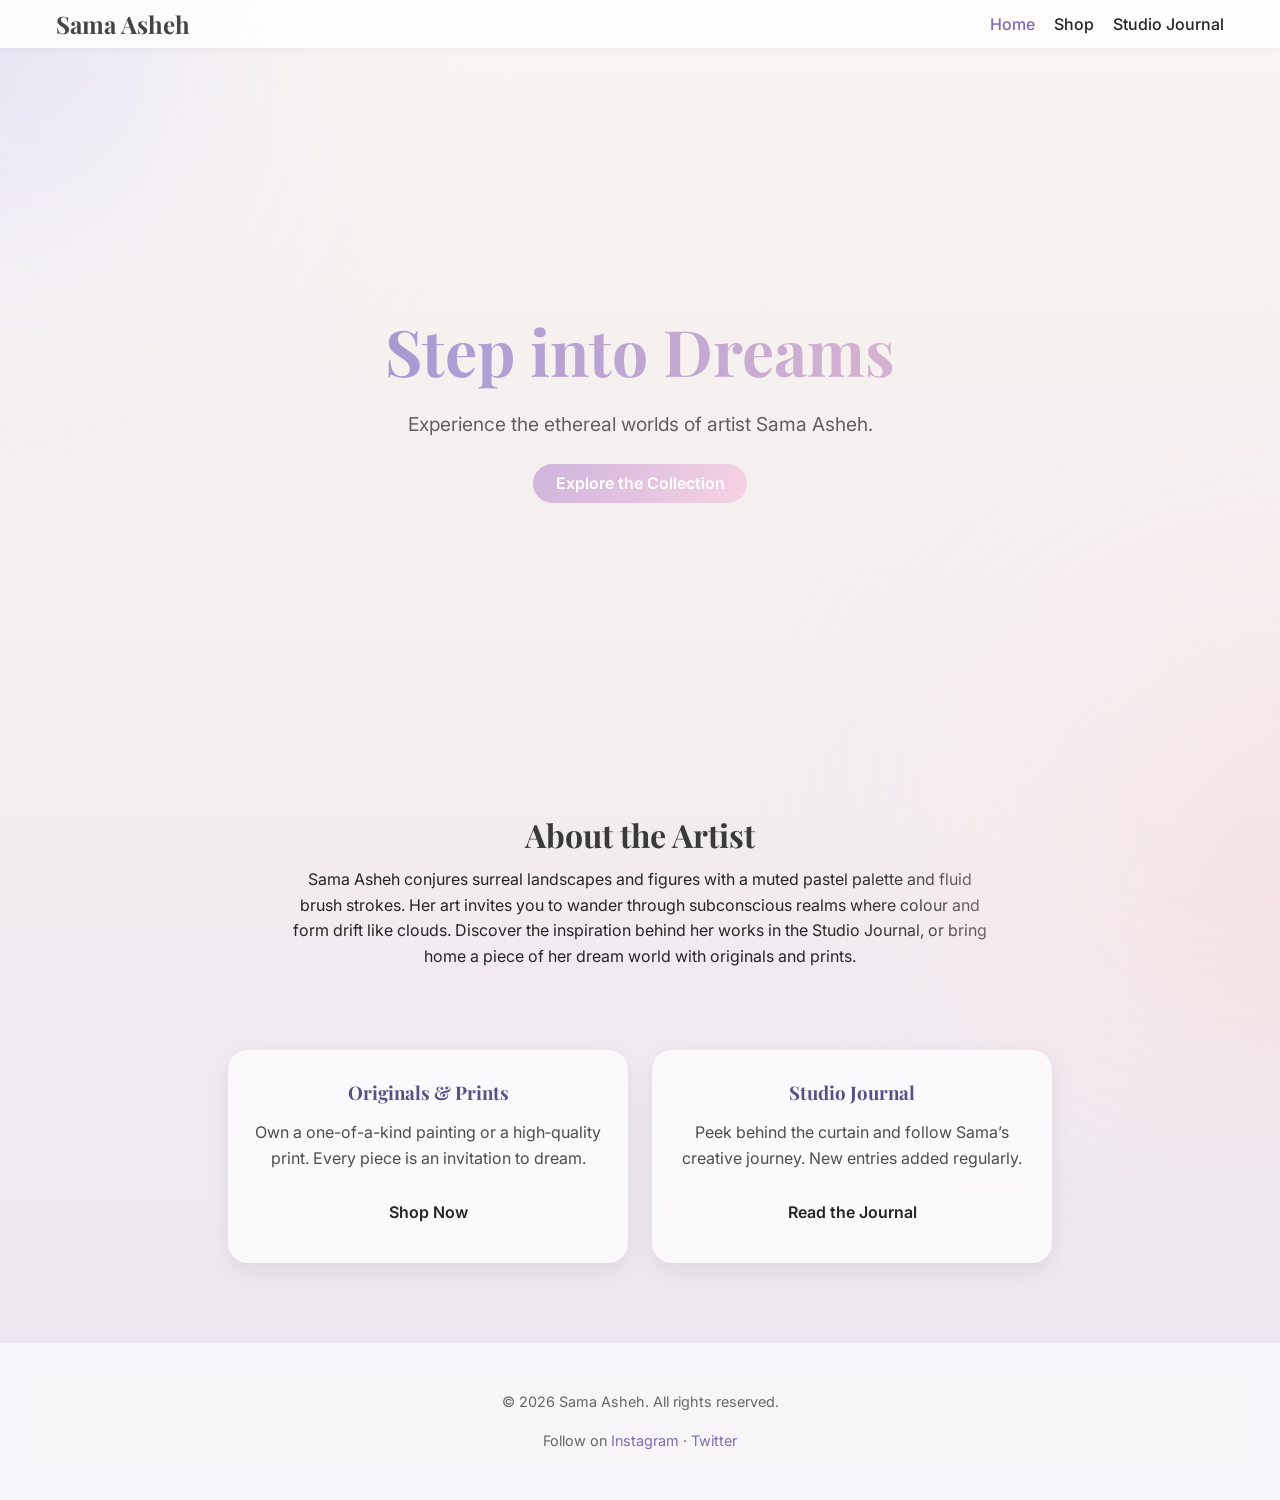
==== index.html @ b4f655ff "Add chatbot; fix analytics placement; remove duplicate script" ====
<!DOCTYPE html>
<html lang="en">
<head>
  <meta charset="utf-8">
  <title>Sama Asheh – Dreamlike Art</title>
  <!-- The description emphasises the surreal, pastel quality of Sama's work -->
  <meta name="description" content="Immerse yourself in the dreamlike paintings of Sama Asheh. Explore originals, prints and insights from her studio journal.">
  <meta name="viewport" content="width=device-width, initial-scale=1.0">
  <link rel="stylesheet" href="styles.css">
  <!-- Load fonts: Playfair Display for headings and Inter for body text -->
  <link rel="preconnect" href="https://fonts.googleapis.com">
  <link rel="preconnect" href="https://fonts.gstatic.com" crossorigin>
  <link href="https://fonts.googleapis.com/css2?family=Playfair+Display:wght@500;700&family=Inter:wght@300;400;600&display=swap" rel="stylesheet">
</head>
<body>
  <!-- Floating decorative shapes layered behind content -->
  <div class="decorative-shape shape-one"></div>
  <div class="decorative-shape shape-two"></div>
  <!-- Site navigation -->
  <nav class="main-nav">
    <div class="nav-container">
      <a href="index.html" class="logo">Sama Asheh</a>
      <ul class="nav-links">
        <li><a href="index.html" class="active">Home</a></li>
        <li><a href="shop.html">Shop</a></li>
        <li><a href="journal.html">Studio Journal</a></li>
      </ul>
    </div>
  </nav>
  <!-- Hero section with looping video background -->
  <header class="hero">
    <video class="hero-video" autoplay loop muted playsinline>
      <!-- Use the provided artshow.mp4 file for the dreamy brushwork background -->
      <source src="media/artshow.mp4" type="video/mp4">
    </video>
    <div class="hero-overlay"></div>
    <div class="hero-content">
      <h1 class="hero-title">Step into Dreams</h1>
      <p class="hero-subtitle">Experience the ethereal worlds of artist Sama Asheh.</p>
      <a href="shop.html" class="btn btn-primary">Explore the Collection</a>
    </div>
  </header>
  <!-- About section -->
  <main>
    <section class="about-section">
      <h2>About the Artist</h2>
      <p>Sama Asheh conjures surreal landscapes and figures with a muted pastel palette and fluid brush strokes. Her art invites you to wander through subconscious realms where colour and form drift like clouds. Discover the inspiration behind her works in the Studio Journal, or bring home a piece of her dream world with originals and prints.</p>
    </section>
    <!-- Call to action to visit shop and journal -->
    <section class="cta-section">
      <div class="cta-card">
        <h3>Originals &amp; Prints</h3>
        <p>Own a one-of-a-kind painting or a high‑quality print. Every piece is an invitation to dream.</p>
        <a class="btn" href="shop.html">Shop Now</a>
      </div>
      <div class="cta-card">
        <h3>Studio Journal</h3>
        <p>Peek behind the curtain and follow Sama’s creative journey. New entries added regularly.</p>
        <a class="btn" href="journal.html">Read the Journal</a>
      </div>
    </section>
  </main>
  <!-- Footer -->
  <footer class="site-footer">
    <p>&copy; 2026 Sama Asheh. All rights reserved.</p>
    <p>Follow on
      <a href="https://www.instagram.com" target="_blank" rel="noopener">Instagram</a> &middot;
      <a href="https://www.twitter.com" target="_blank" rel="noopener">Twitter</a>
    </p>
  </footer>
  <script src="scripts.js"></script>
</body>
</html>
---- styles.css ----
/*
 * Global styles for the surreal site.
 * A muted pastel palette and soft gradients evoke a dreamlike mood. We rely on
 * Playfair Display for headings and Inter for body copy to provide an elegant,
 * modern feel. Decorative shapes float behind the content to reinforce a
 * surreal atmosphere.
 */

/* Reset and box sizing */
*, *::before, *::after {
  box-sizing: border-box;
}
html, body {
  margin: 0;
  padding: 0;
  font-family: 'Inter', sans-serif;
  color: #252525;
  background: linear-gradient(180deg, #f9f5ef 0%, #ece5f1 100%);
  min-height: 100vh;
  scroll-behavior: smooth;
}
h1, h2, h3, h4, h5, h6 {
  font-family: 'Playfair Display', serif;
  margin: 0 0 0.5rem;
  line-height: 1.2;
  color: #3a3a3a;
}
p {
  line-height: 1.6;
  margin-bottom: 1rem;
}
a {
  color: inherit;
  text-decoration: none;
}
a:hover {
  text-decoration: underline;
}
/* Decorative shapes: large blurred pastel circles floating behind content */
.decorative-shape {
  position: fixed;
  border-radius: 50%;
  filter: blur(80px);
  pointer-events: none;
  z-index: 0;
  opacity: 0.6;
}
.shape-one {
  width: 500px;
  height: 500px;
  background: radial-gradient(circle at 30% 30%, #d0cef5 0%, #f3f0fa 60%, transparent 100%);
  top: -150px;
  left: -200px;
}
.shape-two {
  width: 600px;
  height: 600px;
  background: radial-gradient(circle at 70% 70%, #f5d6d0 0%, #f9eceb 60%, transparent 100%);
  bottom: -200px;
  right: -250px;
}
/* Navigation bar */
.main-nav {
  position: sticky;
  top: 0;
  z-index: 50;
  width: 100%;
  background: rgba(255, 255, 255, 0.8);
  backdrop-filter: blur(10px);
  box-shadow: 0 2px 8px rgba(0,0,0,0.04);
}
.nav-container {
  max-width: 1200px;
  margin: 0 auto;
  padding: 0.5rem 1rem;
  display: flex;
  justify-content: space-between;
  align-items: center;
}
.logo {
  font-family: 'Playfair Display', serif;
  font-size: 1.5rem;
  font-weight: 700;
  color: #444;
}
.nav-links {
  list-style: none;
  margin: 0;
  padding: 0;
  display: flex;
  gap: 1.2rem;
  font-weight: 500;
}
.nav-links a {
  position: relative;
  padding: 0.4rem 0;
  transition: color 0.3s ease;
}
.nav-links a.active,
.nav-links a:hover {
  color: #7c6bb1;
}
/* Hero section with video */
.hero {
  position: relative;
  height: 80vh;
  display: flex;
  align-items: center;
  justify-content: center;
  overflow: hidden;
}
.hero-video {
  position: absolute;
  top: 0;
  left: 0;
  width: 100%;
  height: 100%;
  object-fit: cover;
  z-index: -2;
}
.hero-overlay {
  position: absolute;
  top: 0;
  left: 0;
  width: 100%;
  height: 100%;
  background: linear-gradient(180deg, rgba(250,245,255,0.7) 0%, rgba(245,235,250,0.8) 100%);
  z-index: -1;
}
.hero-content {
  text-align: center;
  padding: 2rem;
  z-index: 5;
}
.hero-title {
  font-size: clamp(2rem, 6vw, 4rem);
  background: linear-gradient(90deg, #a69ad3, #d7b2d2);
  -webkit-background-clip: text;
  -webkit-text-fill-color: transparent;
  margin-bottom: 1rem;
}
.hero-subtitle {
  font-size: 1.2rem;
  margin-bottom: 1.5rem;
  color: #5f5f5f;
}
/* Buttons */
.btn {
  display: inline-block;
  padding: 0.6rem 1.4rem;
  border-radius: 30px;
  font-weight: 600;
  transition: background 0.3s ease, transform 0.2s ease;
  border: none;
  cursor: pointer;
}
.btn-primary {
  background: linear-gradient(120deg, #cdb4db, #f7d2e3);
  color: #fff;
}
.btn-primary:hover {
  background: linear-gradient(120deg, #bda3d1, #efc8d9);
  transform: translateY(-3px);
}
.btn-secondary {
  background: rgba(255, 255, 255, 0.6);
  backdrop-filter: blur(6px);
  border: 1px solid rgba(200, 180, 240, 0.3);
  color: #6b5d95;
}
.btn-secondary:hover {
  background: rgba(255, 255, 255, 0.8);
}
/* About section */
.about-section {
  max-width: 900px;
  margin: 3rem auto;
  padding: 0 1rem;
  text-align: center;
}
.about-section h2 {
  font-size: 2rem;
  margin-bottom: 0.8rem;
}
.about-section p {
  max-width: 700px;
  margin: 0 auto;
}
/* Call to action cards */
.cta-section {
  display: flex;
  flex-wrap: wrap;
  justify-content: center;
  gap: 1.5rem;
  padding: 2rem 1rem;
}
.cta-card {
  background: rgba(255,255,255,0.72);
  backdrop-filter: blur(8px);
  border-radius: 20px;
  padding: 2rem 1.5rem;
  box-shadow: 0 8px 24px rgba(0,0,0,0.07);
  max-width: 400px;
  text-align: center;
  flex: 1 1 280px;
}
.cta-card h3 {
  margin-top: 0;
  color: #5a4f85;
}
.cta-card p {
  color: #4d4d4d;
  margin-bottom: 1.3rem;
}
/* Page hero (used on Shop and Journal pages) */
.page-hero {
  text-align: center;
  padding: 4rem 1rem 2rem;
  background: linear-gradient(180deg, #f7f2fc 0%, #f2ecf8 100%);
  box-shadow: inset 0 -1px 4px rgba(0,0,0,0.04);
}
.page-hero h1 {
  font-size: 3rem;
  margin-bottom: 0.5rem;
  background: linear-gradient(90deg, #a18bd0, #d9a7c7);
  -webkit-background-clip: text;
  -webkit-text-fill-color: transparent;
}
.page-hero p {
  color: #666;
}
/* Journal hero variant for extra depth */
.journal-hero {
  background: linear-gradient(180deg, #f7ecef 0%, #efe6f7 100%);
}
/* Shop page product grid */
.shop-section {
  max-width: 1100px;
  margin: 2.5rem auto;
  padding: 0 1rem;
}
.shop-section h2 {
  margin-bottom: 1.5rem;
  font-size: 2rem;
  color: #5a4f85;
  text-align: center;
}
.product-grid {
  display: grid;
  grid-template-columns: repeat(auto-fill, minmax(220px, 1fr));
  gap: 1.4rem;
}
.product-card {
  background: rgba(255,255,255,0.74);
  backdrop-filter: blur(6px);
  border-radius: 16px;
  box-shadow: 0 6px 18px rgba(0,0,0,0.06);
  overflow: hidden;
  display: flex;
  flex-direction: column;
  transition: transform 0.25s ease, box-shadow 0.25s ease;
  position: relative;
}
.product-card img {
  width: 100%;
  height: 180px;
  object-fit: cover;
}
.product-card h3 {
  font-size: 1.1rem;
  margin: 0.8rem 1rem 0.3rem;
}
.product-card .price {
  margin: 0 1rem 0.8rem;
  color: #7c6bb1;
  font-weight: 600;
}
.product-card .btn {
  margin: 0 1rem 1rem;
  align-self: flex-start;
}
.product-card:hover {
  transform: translateY(-4px);
  box-shadow: 0 12px 24px rgba(0,0,0,0.08);
}

/* Sold-out products are desaturated and not clickable */
.product-card.sold-out {
  opacity: 0.55;
  pointer-events: none;
}
.product-card.sold-out .btn-secondary {
  background: #d8d3e1;
  color: #8c7fae;
  cursor: default;
}
/* A badge overlay for sold items */
.product-card .sold-badge {
  position: absolute;
  top: 10px;
  left: 10px;
  background: rgba(124, 107, 177, 0.85);
  color: #fff;
  padding: 4px 8px;
  font-size: 0.7rem;
  border-radius: 4px;
  letter-spacing: 0.05em;
}
/* Journal posts */
.journal-section {
  max-width: 1000px;
  margin: 2.5rem auto;
  padding: 0 1rem;
  display: flex;
  flex-direction: column;
  gap: 2rem;
}
.post-card {
  background: rgba(255,255,255,0.74);
  backdrop-filter: blur(8px);
  border-radius: 18px;
  box-shadow: 0 8px 24px rgba(0,0,0,0.07);
  overflow: hidden;
  display: flex;
  flex-direction: column;
  transition: transform 0.25s ease, box-shadow 0.25s ease;
}
.post-card:hover {
  transform: translateY(-3px);
  box-shadow: 0 12px 28px rgba(0,0,0,0.08);
}
.post-image {
  width: 100%;
  height: 220px;
  object-fit: cover;
}
.post-content {
  padding: 1.2rem 1.4rem;
}
.post-date {
  display: block;
  font-size: 0.85rem;
  color: #8577a1;
  margin-bottom: 0.4rem;
}
.post-title {
  font-size: 1.4rem;
  color: #5a4f85;
  margin-bottom: 0.6rem;
}
.post-content p {
  margin-bottom: 1rem;
  color: #444;
}
.read-more {
  color: #7c6bb1;
  font-weight: 600;
}
.read-more:hover {
  text-decoration: underline;
}
/* Footer */
.site-footer {
  text-align: center;
  padding: 2rem 1rem;
  background: rgba(255,255,255,0.6);
  backdrop-filter: blur(8px);
  margin-top: 3rem;
  font-size: 0.9rem;
  color: #666;
}
.site-footer a {
  color: #7c6bb1;
}
/* Fade-up animation for cards */
.fade-up {
  opacity: 0;
  transform: translateY(30px);
  transition: opacity 0.6s ease, transform 0.6s ease;
}
.fade-up.is-visible {
  opacity: 1;
  transform: translateY(0);
}
/* Responsive tweaks */
@media (max-width: 768px) {
  .cta-section {
    flex-direction: column;
  }
  .hero {
    height: 65vh;
  }
}
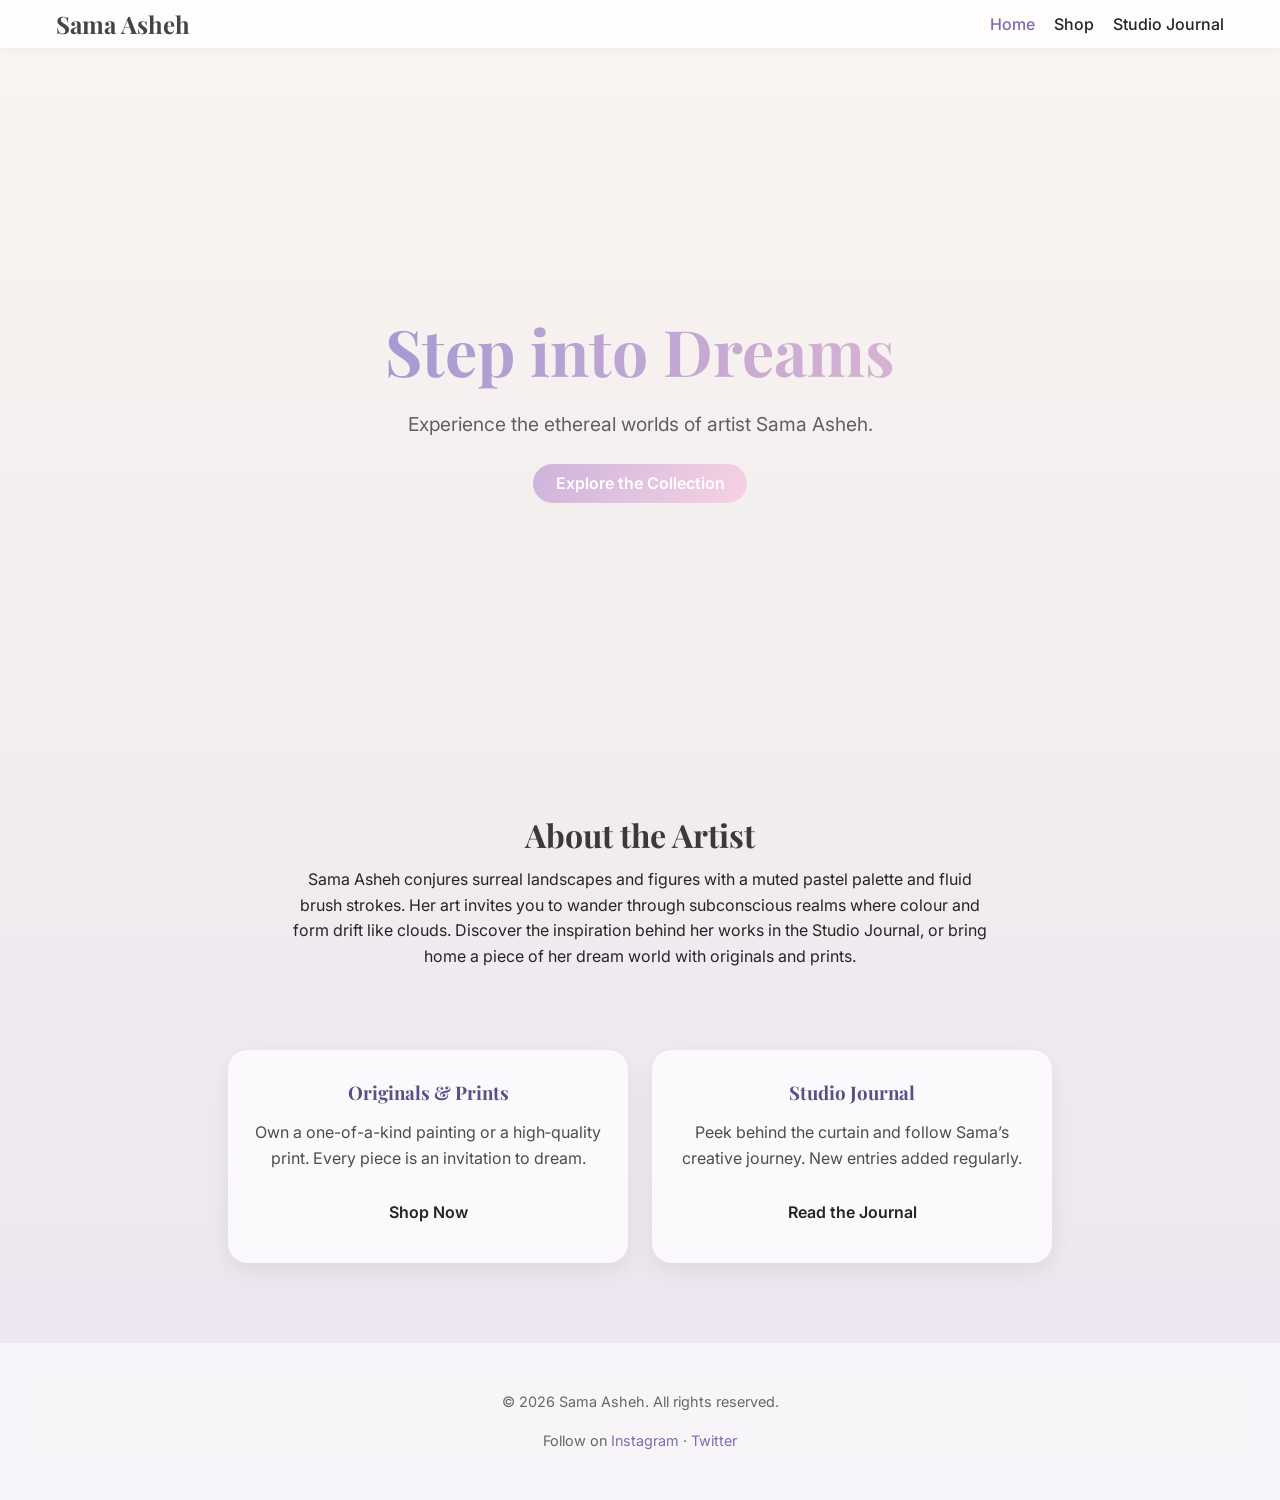
==== commit 0088b2a8: "Add chatbot; fix analytics placement; remove duplicate script" ====
--- a/index.html
+++ b/index.html
@@ -31,7 +31,7 @@
   <header class="hero">
     <video class="hero-video" autoplay loop muted playsinline>
       <!-- Use the provided artshow.mp4 file for the dreamy brushwork background -->
-      <source src="media/artshow.mp4" type="video/mp4">
+      <source src="media/Artshow.mp4" type="video/mp4">
     </video>
     <div class="hero-overlay"></div>
     <div class="hero-content">
--- a/styles.css
+++ b/styles.css
@@ -42,7 +42,8 @@
   border-radius: 50%;
   filter: blur(80px);
   pointer-events: none;
-  z-index: 0;
+  /* Place decorative shapes behind the hero video to ensure the video remains visible */
+  z-index: -3;
   opacity: 0.6;
 }
 .shape-one {
@@ -116,6 +117,7 @@
   width: 100%;
   height: 100%;
   object-fit: cover;
+  /* Position the hero video above decorative shapes */
   z-index: -2;
 }
 .hero-overlay {
@@ -125,6 +127,7 @@
   width: 100%;
   height: 100%;
   background: linear-gradient(180deg, rgba(250,245,255,0.7) 0%, rgba(245,235,250,0.8) 100%);
+  /* Overlay sits above the video but below the content */
   z-index: -1;
 }
 .hero-content {
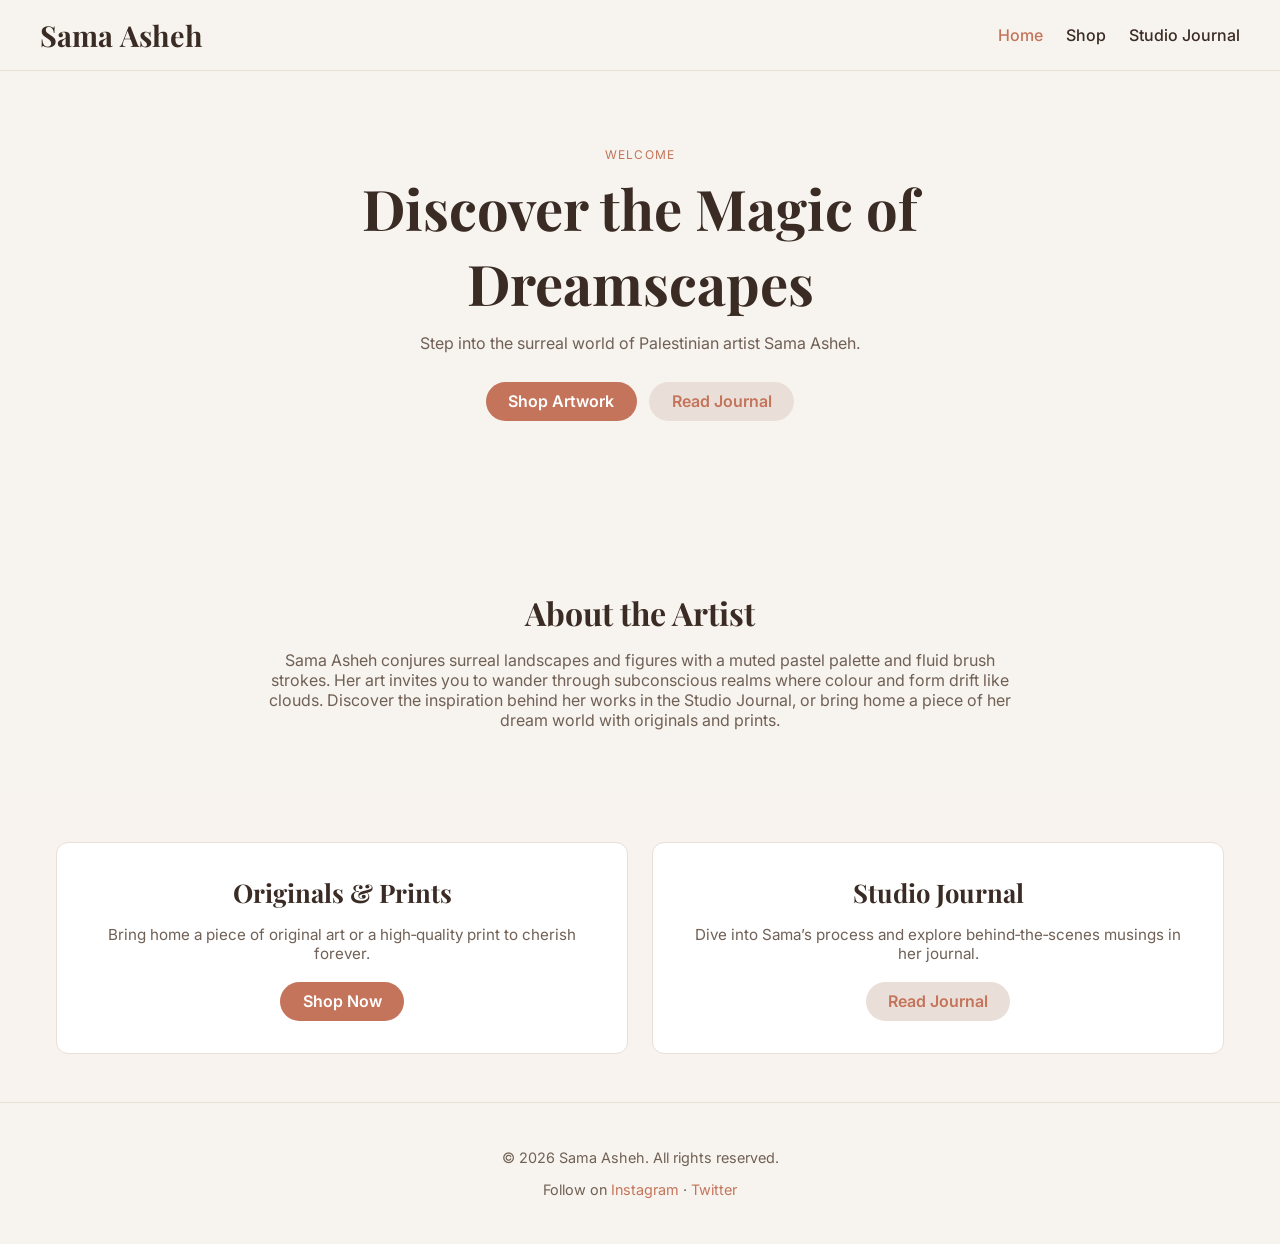
==== commit 72483de8: "Add chatbot; fix analytics placement; remove duplicate script" ====
--- a/index.html
+++ b/index.html
@@ -2,72 +2,70 @@
 <html lang="en">
 <head>
   <meta charset="utf-8">
-  <title>Sama Asheh – Dreamlike Art</title>
-  <!-- The description emphasises the surreal, pastel quality of Sama's work -->
-  <meta name="description" content="Immerse yourself in the dreamlike paintings of Sama Asheh. Explore originals, prints and insights from her studio journal.">
+  <title>Sama Asheh – Dreamweaver</title>
   <meta name="viewport" content="width=device-width, initial-scale=1.0">
+  <!-- Load our custom stylesheet and fonts -->
   <link rel="stylesheet" href="styles.css">
-  <!-- Load fonts: Playfair Display for headings and Inter for body text -->
   <link rel="preconnect" href="https://fonts.googleapis.com">
   <link rel="preconnect" href="https://fonts.gstatic.com" crossorigin>
   <link href="https://fonts.googleapis.com/css2?family=Playfair+Display:wght@500;700&family=Inter:wght@300;400;600&display=swap" rel="stylesheet">
 </head>
 <body>
-  <!-- Floating decorative shapes layered behind content -->
-  <div class="decorative-shape shape-one"></div>
-  <div class="decorative-shape shape-two"></div>
-  <!-- Site navigation -->
-  <nav class="main-nav">
-    <div class="nav-container">
-      <a href="index.html" class="logo">Sama Asheh</a>
-      <ul class="nav-links">
-        <li><a href="index.html" class="active">Home</a></li>
-        <li><a href="shop.html">Shop</a></li>
-        <li><a href="journal.html">Studio Journal</a></li>
-      </ul>
-    </div>
-  </nav>
-  <!-- Hero section with looping video background -->
-  <header class="hero">
-    <video class="hero-video" autoplay loop muted playsinline>
-      <!-- Use the provided artshow.mp4 file for the dreamy brushwork background -->
-      <source src="media/Artshow.mp4" type="video/mp4">
-    </video>
-    <div class="hero-overlay"></div>
-    <div class="hero-content">
-      <h1 class="hero-title">Step into Dreams</h1>
-      <p class="hero-subtitle">Experience the ethereal worlds of artist Sama Asheh.</p>
-      <a href="shop.html" class="btn btn-primary">Explore the Collection</a>
+  <!-- Site header with navigation -->
+  <header class="main-header">
+    <div class="container nav-bar">
+      <h1 class="site-logo"><a href="index.html">Sama&nbsp;Asheh</a></h1>
+      <nav class="nav-menu">
+        <a href="index.html" class="active">Home</a>
+        <a href="shop.html">Shop</a>
+        <a href="journal.html">Studio Journal</a>
+      </nav>
     </div>
   </header>
-  <!-- About section -->
-  <main>
-    <section class="about-section">
+
+  <!-- Hero section introduces the artist and invites visitors to explore -->
+  <section class="hero">
+    <div class="container hero-content">
+      <p class="tagline">Welcome</p>
+      <h2 class="hero-title">Discover the Magic of Dreamscapes</h2>
+      <p class="hero-subtitle">Step into the surreal world of Palestinian artist Sama&nbsp;Asheh.</p>
+      <div class="hero-buttons">
+        <a href="shop.html" class="btn btn-accent">Shop Artwork</a>
+        <a href="journal.html" class="btn btn-secondary">Read Journal</a>
+      </div>
+    </div>
+  </section>
+
+  <!-- About section provides a short artist bio -->
+  <section class="about-section">
+    <div class="container narrow">
       <h2>About the Artist</h2>
-      <p>Sama Asheh conjures surreal landscapes and figures with a muted pastel palette and fluid brush strokes. Her art invites you to wander through subconscious realms where colour and form drift like clouds. Discover the inspiration behind her works in the Studio Journal, or bring home a piece of her dream world with originals and prints.</p>
-    </section>
-    <!-- Call to action to visit shop and journal -->
-    <section class="cta-section">
-      <div class="cta-card">
+      <p>Sama&nbsp;Asheh conjures surreal landscapes and figures with a muted pastel palette and fluid brush strokes. Her art invites you to wander through subconscious realms where colour and form drift like clouds. Discover the inspiration behind her works in the Studio Journal, or bring home a piece of her dream world with originals and prints.</p>
+    </div>
+  </section>
+
+  <!-- Call‑to‑action cards encourage visitors to explore the shop or journal -->
+  <section class="callout-section">
+    <div class="container callout-grid">
+      <div class="callout-card">
         <h3>Originals &amp; Prints</h3>
-        <p>Own a one-of-a-kind painting or a high‑quality print. Every piece is an invitation to dream.</p>
-        <a class="btn" href="shop.html">Shop Now</a>
+        <p>Bring home a piece of original art or a high‑quality print to cherish forever.</p>
+        <a href="shop.html" class="btn btn-accent">Shop Now</a>
       </div>
-      <div class="cta-card">
+      <div class="callout-card">
         <h3>Studio Journal</h3>
-        <p>Peek behind the curtain and follow Sama’s creative journey. New entries added regularly.</p>
-        <a class="btn" href="journal.html">Read the Journal</a>
+        <p>Dive into Sama’s process and explore behind‑the‑scenes musings in her journal.</p>
+        <a href="journal.html" class="btn btn-secondary">Read Journal</a>
       </div>
-    </section>
-  </main>
-  <!-- Footer -->
+    </div>
+  </section>
+
+  <!-- Footer with copyright and social links -->
   <footer class="site-footer">
-    <p>&copy; 2026 Sama Asheh. All rights reserved.</p>
-    <p>Follow on
-      <a href="https://www.instagram.com" target="_blank" rel="noopener">Instagram</a> &middot;
-      <a href="https://www.twitter.com" target="_blank" rel="noopener">Twitter</a>
-    </p>
+    <div class="container footer-content">
+      <p>&copy; 2026 Sama&nbsp;Asheh. All rights reserved.</p>
+      <p>Follow on <a href="https://www.instagram.com" target="_blank" rel="noopener">Instagram</a> &middot; <a href="https://www.twitter.com" target="_blank" rel="noopener">Twitter</a></p>
+    </div>
   </footer>
-  <script src="scripts.js"></script>
 </body>
 </html>
--- a/styles.css
+++ b/styles.css
@@ -1,12 +1,23 @@
 /*
- * Global styles for the surreal site.
- * A muted pastel palette and soft gradients evoke a dreamlike mood. We rely on
- * Playfair Display for headings and Inter for body copy to provide an elegant,
- * modern feel. Decorative shapes float behind the content to reinforce a
- * surreal atmosphere.
+ * Global stylesheet for Sama Asheh's storefront styled after the Lovable example.
+ * The palette uses warm neutrals and terracotta accents to evoke a calming,
+ * handcrafted feel. Typography pairs Playfair Display for headings with
+ * Inter for body copy.
  */
 
-/* Reset and box sizing */
+:root {
+  /* Colour palette */
+  --background: #f7f4ef;
+  --background-alt: #f8f3ef;
+  --surface: #ffffff;
+  --text-primary: #3a2b24;
+  --text-secondary: #706055;
+  --accent: #c4745a;
+  --accent-light: #eadfd8;
+  --border: #e9dfd6;
+}
+
+/* Reset box sizing and base typography */
 *, *::before, *::after {
   box-sizing: border-box;
 }
@@ -14,383 +25,345 @@
   margin: 0;
   padding: 0;
   font-family: 'Inter', sans-serif;
-  color: #252525;
-  background: linear-gradient(180deg, #f9f5ef 0%, #ece5f1 100%);
-  min-height: 100vh;
-  scroll-behavior: smooth;
-}
-h1, h2, h3, h4, h5, h6 {
-  font-family: 'Playfair Display', serif;
-  margin: 0 0 0.5rem;
-  line-height: 1.2;
-  color: #3a3a3a;
-}
-p {
-  line-height: 1.6;
-  margin-bottom: 1rem;
-}
+  background-color: var(--background);
+  color: var(--text-primary);
+}
+
+img {
+  max-width: 100%;
+  height: auto;
+  display: block;
+}
+
 a {
+  text-decoration: none;
   color: inherit;
-  text-decoration: none;
-}
-a:hover {
-  text-decoration: underline;
-}
-/* Decorative shapes: large blurred pastel circles floating behind content */
-.decorative-shape {
-  position: fixed;
-  border-radius: 50%;
-  filter: blur(80px);
-  pointer-events: none;
-  /* Place decorative shapes behind the hero video to ensure the video remains visible */
-  z-index: -3;
-  opacity: 0.6;
-}
-.shape-one {
-  width: 500px;
-  height: 500px;
-  background: radial-gradient(circle at 30% 30%, #d0cef5 0%, #f3f0fa 60%, transparent 100%);
-  top: -150px;
-  left: -200px;
-}
-.shape-two {
-  width: 600px;
-  height: 600px;
-  background: radial-gradient(circle at 70% 70%, #f5d6d0 0%, #f9eceb 60%, transparent 100%);
-  bottom: -200px;
-  right: -250px;
-}
-/* Navigation bar */
-.main-nav {
-  position: sticky;
-  top: 0;
-  z-index: 50;
-  width: 100%;
-  background: rgba(255, 255, 255, 0.8);
-  backdrop-filter: blur(10px);
-  box-shadow: 0 2px 8px rgba(0,0,0,0.04);
-}
-.nav-container {
+}
+
+/* Layout helpers */
+.container {
   max-width: 1200px;
   margin: 0 auto;
-  padding: 0.5rem 1rem;
+  padding: 0 1rem;
+}
+.narrow {
+  max-width: 800px;
+  margin: 0 auto;
+}
+.grid {
+  display: grid;
+  gap: 2rem;
+}
+
+/* Header and navigation */
+.main-header {
+  background-color: var(--background);
+  border-bottom: 1px solid var(--border);
+}
+.nav-bar {
   display: flex;
   justify-content: space-between;
   align-items: center;
-}
-.logo {
-  font-family: 'Playfair Display', serif;
-  font-size: 1.5rem;
+  padding: 1rem 0;
+}
+.site-logo {
+  font-family: 'Playfair Display', serif;
+  font-size: 1.8rem;
   font-weight: 700;
-  color: #444;
-}
-.nav-links {
-  list-style: none;
   margin: 0;
-  padding: 0;
-  display: flex;
-  gap: 1.2rem;
+}
+.nav-menu a {
+  margin-left: 1.2rem;
   font-weight: 500;
-}
-.nav-links a {
-  position: relative;
-  padding: 0.4rem 0;
-  transition: color 0.3s ease;
-}
-.nav-links a.active,
-.nav-links a:hover {
-  color: #7c6bb1;
-}
-/* Hero section with video */
+  color: var(--text-primary);
+  transition: color 0.2s ease;
+}
+.nav-menu a.active,
+.nav-menu a:hover {
+  color: var(--accent);
+}
+
+/* Hero section */
 .hero {
-  position: relative;
-  height: 80vh;
-  display: flex;
-  align-items: center;
+  padding: 4rem 0 6rem;
+  text-align: center;
+  background-color: var(--background);
+}
+.hero-content {
+  max-width: 700px;
+  margin: 0 auto;
+}
+.tagline {
+  font-size: 0.75rem;
+  text-transform: uppercase;
+  letter-spacing: 0.1em;
+  color: var(--accent);
+  margin-bottom: 0.5rem;
+}
+.hero-title {
+  font-family: 'Playfair Display', serif;
+  font-weight: 700;
+  font-size: clamp(2rem, 5vw, 3.5rem);
+  margin: 0.3rem 0 0.8rem;
+  color: var(--text-primary);
+}
+.hero-subtitle {
+  font-size: 1rem;
+  color: var(--text-secondary);
+  max-width: 600px;
+  margin: 0 auto 1.8rem;
+}
+.hero-buttons {
+  display: flex;
   justify-content: center;
-  overflow: hidden;
-}
-.hero-video {
-  position: absolute;
-  top: 0;
-  left: 0;
-  width: 100%;
-  height: 100%;
-  object-fit: cover;
-  /* Position the hero video above decorative shapes */
-  z-index: -2;
-}
-.hero-overlay {
-  position: absolute;
-  top: 0;
-  left: 0;
-  width: 100%;
-  height: 100%;
-  background: linear-gradient(180deg, rgba(250,245,255,0.7) 0%, rgba(245,235,250,0.8) 100%);
-  /* Overlay sits above the video but below the content */
-  z-index: -1;
-}
-.hero-content {
-  text-align: center;
-  padding: 2rem;
-  z-index: 5;
-}
-.hero-title {
-  font-size: clamp(2rem, 6vw, 4rem);
-  background: linear-gradient(90deg, #a69ad3, #d7b2d2);
-  -webkit-background-clip: text;
-  -webkit-text-fill-color: transparent;
-  margin-bottom: 1rem;
-}
-.hero-subtitle {
-  font-size: 1.2rem;
-  margin-bottom: 1.5rem;
-  color: #5f5f5f;
-}
+  gap: 0.8rem;
+}
+
 /* Buttons */
 .btn {
   display: inline-block;
   padding: 0.6rem 1.4rem;
-  border-radius: 30px;
+  border-radius: 999px;
   font-weight: 600;
-  transition: background 0.3s ease, transform 0.2s ease;
+  transition: background 0.3s ease, color 0.3s ease;
   border: none;
   cursor: pointer;
 }
-.btn-primary {
-  background: linear-gradient(120deg, #cdb4db, #f7d2e3);
-  color: #fff;
-}
-.btn-primary:hover {
-  background: linear-gradient(120deg, #bda3d1, #efc8d9);
-  transform: translateY(-3px);
+.btn-accent {
+  background-color: var(--accent);
+  color: #ffffff;
+}
+.btn-accent:hover {
+  background-color: #b1644d;
 }
 .btn-secondary {
-  background: rgba(255, 255, 255, 0.6);
-  backdrop-filter: blur(6px);
-  border: 1px solid rgba(200, 180, 240, 0.3);
-  color: #6b5d95;
+  background-color: var(--accent-light);
+  color: var(--accent);
 }
 .btn-secondary:hover {
-  background: rgba(255, 255, 255, 0.8);
-}
+  background-color: var(--accent);
+  color: #ffffff;
+}
+
 /* About section */
 .about-section {
-  max-width: 900px;
-  margin: 3rem auto;
-  padding: 0 1rem;
+  padding: 3rem 0;
   text-align: center;
 }
 .about-section h2 {
+  font-family: 'Playfair Display', serif;
   font-size: 2rem;
   margin-bottom: 0.8rem;
 }
 .about-section p {
-  max-width: 700px;
-  margin: 0 auto;
-}
-/* Call to action cards */
-.cta-section {
+  font-size: 1rem;
+  color: var(--text-secondary);
+}
+
+/* Callout cards */
+.callout-section {
+  padding: 3rem 0;
+  background-color: var(--background-alt);
+}
+.callout-grid {
   display: flex;
   flex-wrap: wrap;
   justify-content: center;
   gap: 1.5rem;
-  padding: 2rem 1rem;
-}
-.cta-card {
-  background: rgba(255,255,255,0.72);
-  backdrop-filter: blur(8px);
-  border-radius: 20px;
-  padding: 2rem 1.5rem;
-  box-shadow: 0 8px 24px rgba(0,0,0,0.07);
-  max-width: 400px;
-  text-align: center;
+}
+.callout-card {
   flex: 1 1 280px;
-}
-.cta-card h3 {
+  background-color: var(--surface);
+  border: 1px solid var(--border);
+  border-radius: 12px;
+  padding: 2rem;
+  text-align: center;
+}
+.callout-card h3 {
+  font-family: 'Playfair Display', serif;
+  font-size: 1.6rem;
   margin-top: 0;
-  color: #5a4f85;
-}
-.cta-card p {
-  color: #4d4d4d;
-  margin-bottom: 1.3rem;
-}
-/* Page hero (used on Shop and Journal pages) */
-.page-hero {
-  text-align: center;
-  padding: 4rem 1rem 2rem;
-  background: linear-gradient(180deg, #f7f2fc 0%, #f2ecf8 100%);
-  box-shadow: inset 0 -1px 4px rgba(0,0,0,0.04);
-}
-.page-hero h1 {
-  font-size: 3rem;
-  margin-bottom: 0.5rem;
-  background: linear-gradient(90deg, #a18bd0, #d9a7c7);
-  -webkit-background-clip: text;
-  -webkit-text-fill-color: transparent;
-}
-.page-hero p {
-  color: #666;
-}
-/* Journal hero variant for extra depth */
-.journal-hero {
-  background: linear-gradient(180deg, #f7ecef 0%, #efe6f7 100%);
-}
-/* Shop page product grid */
-.shop-section {
-  max-width: 1100px;
-  margin: 2.5rem auto;
-  padding: 0 1rem;
-}
-.shop-section h2 {
-  margin-bottom: 1.5rem;
-  font-size: 2rem;
-  color: #5a4f85;
-  text-align: center;
-}
-.product-grid {
-  display: grid;
-  grid-template-columns: repeat(auto-fill, minmax(220px, 1fr));
-  gap: 1.4rem;
-}
-.product-card {
-  background: rgba(255,255,255,0.74);
-  backdrop-filter: blur(6px);
-  border-radius: 16px;
-  box-shadow: 0 6px 18px rgba(0,0,0,0.06);
-  overflow: hidden;
-  display: flex;
-  flex-direction: column;
-  transition: transform 0.25s ease, box-shadow 0.25s ease;
-  position: relative;
-}
-.product-card img {
-  width: 100%;
-  height: 180px;
-  object-fit: cover;
-}
-.product-card h3 {
-  font-size: 1.1rem;
-  margin: 0.8rem 1rem 0.3rem;
-}
-.product-card .price {
-  margin: 0 1rem 0.8rem;
-  color: #7c6bb1;
-  font-weight: 600;
-}
-.product-card .btn {
-  margin: 0 1rem 1rem;
-  align-self: flex-start;
-}
-.product-card:hover {
-  transform: translateY(-4px);
-  box-shadow: 0 12px 24px rgba(0,0,0,0.08);
-}
-
-/* Sold-out products are desaturated and not clickable */
-.product-card.sold-out {
-  opacity: 0.55;
-  pointer-events: none;
-}
-.product-card.sold-out .btn-secondary {
-  background: #d8d3e1;
-  color: #8c7fae;
-  cursor: default;
-}
-/* A badge overlay for sold items */
-.product-card .sold-badge {
-  position: absolute;
-  top: 10px;
-  left: 10px;
-  background: rgba(124, 107, 177, 0.85);
-  color: #fff;
-  padding: 4px 8px;
-  font-size: 0.7rem;
-  border-radius: 4px;
-  letter-spacing: 0.05em;
-}
-/* Journal posts */
-.journal-section {
-  max-width: 1000px;
-  margin: 2.5rem auto;
-  padding: 0 1rem;
-  display: flex;
-  flex-direction: column;
-  gap: 2rem;
-}
-.post-card {
-  background: rgba(255,255,255,0.74);
-  backdrop-filter: blur(8px);
-  border-radius: 18px;
-  box-shadow: 0 8px 24px rgba(0,0,0,0.07);
-  overflow: hidden;
-  display: flex;
-  flex-direction: column;
-  transition: transform 0.25s ease, box-shadow 0.25s ease;
-}
-.post-card:hover {
-  transform: translateY(-3px);
-  box-shadow: 0 12px 28px rgba(0,0,0,0.08);
-}
-.post-image {
-  width: 100%;
-  height: 220px;
-  object-fit: cover;
-}
-.post-content {
-  padding: 1.2rem 1.4rem;
-}
-.post-date {
-  display: block;
-  font-size: 0.85rem;
-  color: #8577a1;
-  margin-bottom: 0.4rem;
-}
-.post-title {
-  font-size: 1.4rem;
-  color: #5a4f85;
   margin-bottom: 0.6rem;
 }
-.post-content p {
-  margin-bottom: 1rem;
-  color: #444;
-}
-.read-more {
-  color: #7c6bb1;
-  font-weight: 600;
-}
-.read-more:hover {
-  text-decoration: underline;
-}
+.callout-card p {
+  font-size: 0.95rem;
+  color: var(--text-secondary);
+  margin-bottom: 1.2rem;
+}
+
 /* Footer */
 .site-footer {
-  text-align: center;
-  padding: 2rem 1rem;
-  background: rgba(255,255,255,0.6);
-  backdrop-filter: blur(8px);
-  margin-top: 3rem;
+  border-top: 1px solid var(--border);
+  background-color: var(--background);
+  padding: 2rem 0;
+  text-align: center;
   font-size: 0.9rem;
-  color: #666;
+  color: var(--text-secondary);
 }
 .site-footer a {
-  color: #7c6bb1;
-}
-/* Fade-up animation for cards */
-.fade-up {
-  opacity: 0;
-  transform: translateY(30px);
-  transition: opacity 0.6s ease, transform 0.6s ease;
-}
-.fade-up.is-visible {
-  opacity: 1;
-  transform: translateY(0);
-}
-/* Responsive tweaks */
-@media (max-width: 768px) {
-  .cta-section {
-    flex-direction: column;
-  }
-  .hero {
-    height: 65vh;
-  }
+  color: var(--accent);
+}
+.site-footer a:hover {
+  text-decoration: underline;
+}
+
+/* Shop pages */
+.shop-hero,
+.journal-hero {
+  padding: 4rem 0 2rem;
+  text-align: center;
+  background-color: var(--background);
+  border-bottom: 1px solid var(--border);
+}
+.section-title {
+  font-family: 'Playfair Display', serif;
+  font-size: 2.5rem;
+  margin: 0.2rem 0 0.6rem;
+  color: var(--text-primary);
+}
+.section-subtitle {
+  font-size: 1rem;
+  color: var(--text-secondary);
+  max-width: 650px;
+  margin: 0 auto 1.5rem;
+}
+.shop-toggle {
+  margin-top: 1.5rem;
+  display: flex;
+  justify-content: center;
+  gap: 0.5rem;
+}
+.shop-toggle .tab {
+  padding: 0.5rem 1.2rem;
+  border-radius: 999px;
+  font-weight: 600;
+  border: none;
+  cursor: pointer;
+  background-color: var(--accent-light);
+  color: var(--accent);
+  transition: background 0.2s ease, color 0.2s ease;
+}
+.shop-toggle .tab.active {
+  background-color: var(--accent);
+  color: #ffffff;
+}
+.shop-toggle .tab:hover:not(.active) {
+  background-color: #e0d6ce;
+}
+
+.shop-grid {
+  display: none;
+  padding: 3rem 0;
+}
+.shop-grid.active {
+  display: block;
+}
+
+.product-card {
+  background-color: var(--surface);
+  border: 1px solid var(--border);
+  border-radius: 12px;
+  overflow: hidden;
+  display: flex;
+  flex-direction: column;
+  position: relative;
+}
+.product-image img {
+  width: 100%;
+  height: 250px;
+  object-fit: cover;
+  border-bottom: 1px solid var(--border);
+}
+.product-info {
+  padding: 1rem;
+  display: flex;
+  flex-direction: column;
+  justify-content: space-between;
+  flex-grow: 1;
+}
+.product-info h4 {
+  font-family: 'Playfair Display', serif;
+  font-size: 1.3rem;
+  margin: 0 0 0.5rem;
+  color: var(--text-primary);
+}
+.medium {
+  font-size: 0.85rem;
+  color: var(--text-secondary);
+  margin-bottom: 0.8rem;
+}
+.price {
+  font-size: 1rem;
+  font-weight: 600;
+  color: var(--accent);
+}
+.strike {
+  text-decoration: line-through;
+  opacity: 0.6;
+}
+
+/* Sold out overlay */
+.sold-out .product-image {
+  position: relative;
+}
+.sold-overlay {
+  position: absolute;
+  top: 50%;
+  left: 50%;
+  transform: translate(-50%, -50%);
+  background-color: rgba(0, 0, 0, 0.6);
+  color: #ffffff;
+  padding: 0.4rem 0.8rem;
+  border-radius: 6px;
+  font-size: 0.75rem;
+  text-transform: uppercase;
+  letter-spacing: 0.05em;
+  pointer-events: none;
+}
+
+/* Journal section */
+.journal-grid {
+  padding: 3rem 0;
+}
+.journal-card {
+  background-color: var(--surface);
+  border: 1px solid var(--border);
+  border-radius: 12px;
+  overflow: hidden;
+  display: flex;
+  flex-direction: column;
+}
+.journal-image img {
+  width: 100%;
+  height: 200px;
+  object-fit: cover;
+}
+.journal-content {
+  padding: 1rem;
+  display: flex;
+  flex-direction: column;
+  justify-content: space-between;
+  flex-grow: 1;
+}
+.journal-title {
+  font-family: 'Playfair Display', serif;
+  font-size: 1.3rem;
+  margin: 0 0 0.4rem;
+  color: var(--text-primary);
+}
+.journal-excerpt {
+  font-size: 0.9rem;
+  color: var(--text-secondary);
+  margin-bottom: 1rem;
+  flex-grow: 1;
+}
+.journal-read-more {
+  align-self: flex-start;
+  font-weight: 600;
+  color: var(--accent);
+  transition: color 0.2s ease;
+}
+.journal-read-more:hover {
+  text-decoration: underline;
+  color: #b1644d;
 }
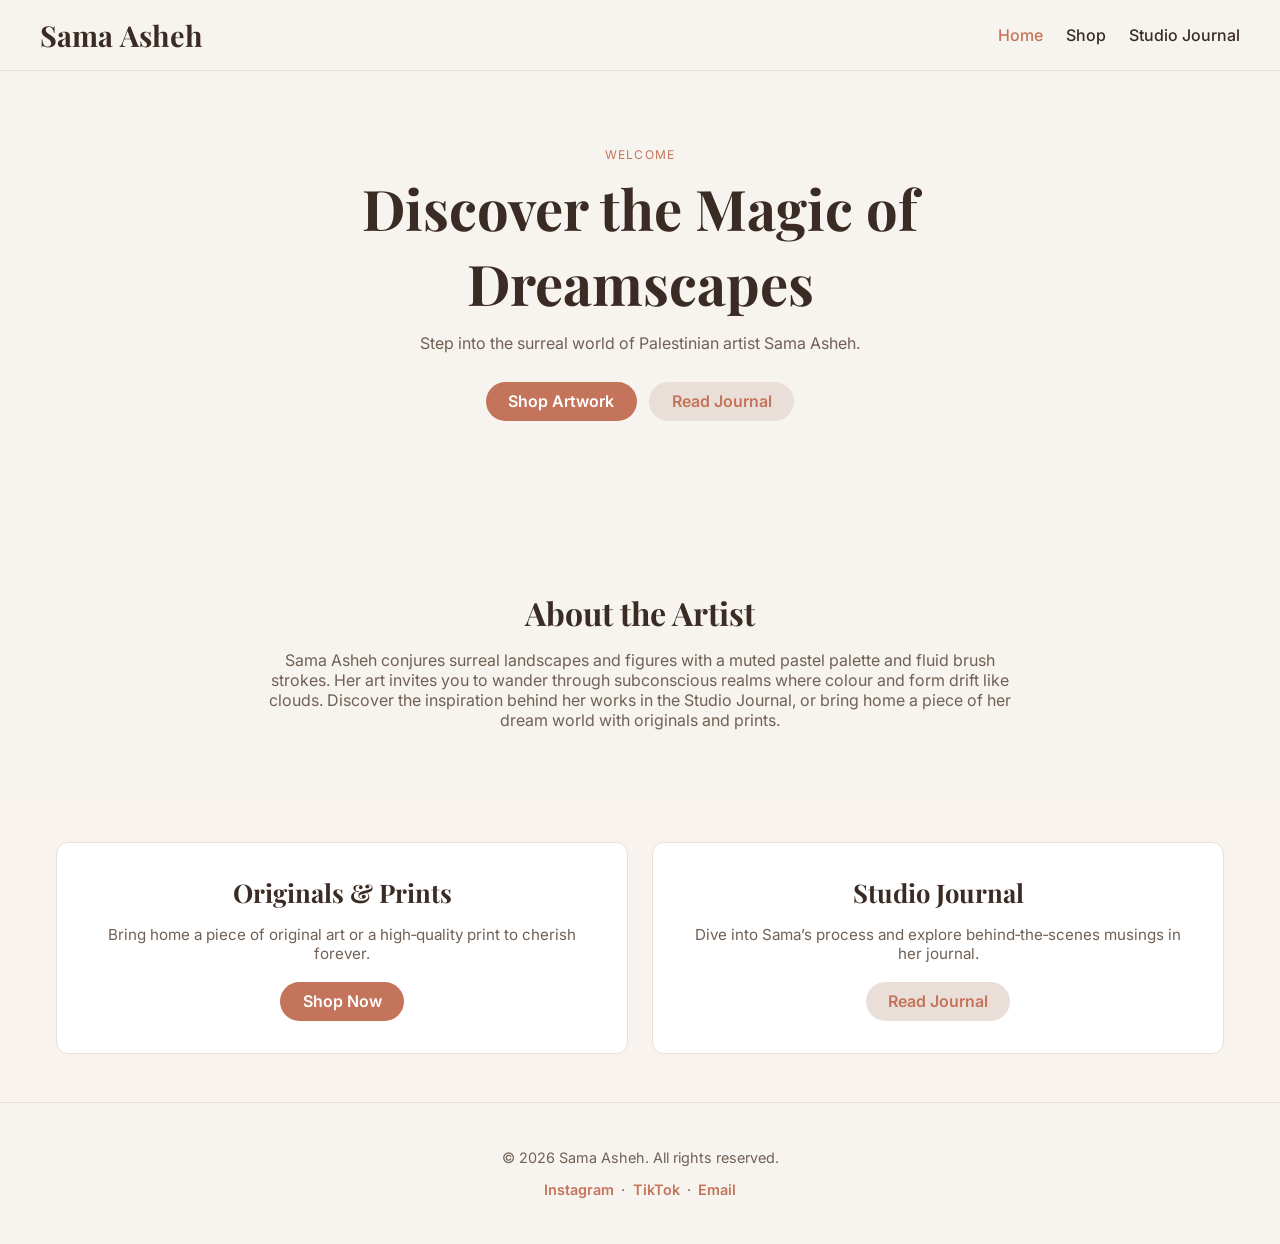
==== commit ff208791: "Add chatbot; fix analytics placement; remove duplicate script" ====
--- a/index.html
+++ b/index.html
@@ -64,7 +64,11 @@
   <footer class="site-footer">
     <div class="container footer-content">
       <p>&copy; 2026 Sama&nbsp;Asheh. All rights reserved.</p>
-      <p>Follow on <a href="https://www.instagram.com" target="_blank" rel="noopener">Instagram</a> &middot; <a href="https://www.twitter.com" target="_blank" rel="noopener">Twitter</a></p>
+      <p class="social-links">
+        <a href="https://www.instagram.com" target="_blank" rel="noopener">Instagram</a> &middot; 
+        <a href="https://www.tiktok.com" target="_blank" rel="noopener">TikTok</a> &middot; 
+        <a href="mailto:sama.asheh2@gmail.com">Email</a>
+      </p>
     </div>
   </footer>
 </body>
--- a/styles.css
+++ b/styles.css
@@ -207,6 +207,21 @@
   text-decoration: underline;
 }
 
+/* Social links in footer */
+.social-links {
+  margin-top: 0.5rem;
+  font-size: 0.9rem;
+}
+.social-links a {
+  color: var(--accent);
+  font-weight: 600;
+  margin: 0 0.2rem;
+}
+.social-links a:hover {
+  text-decoration: underline;
+  color: #b1644d;
+}
+
 /* Shop pages */
 .shop-hero,
 .journal-hero {
@@ -251,6 +266,21 @@
   background-color: #e0d6ce;
 }
 
+/* Back link on shop page */
+.back-link {
+  text-align: left;
+  margin-bottom: 1rem;
+}
+.back-link a {
+  color: var(--accent);
+  font-size: 0.85rem;
+  text-decoration: none;
+  transition: color 0.2s ease;
+}
+.back-link a:hover {
+  text-decoration: underline;
+}
+
 .shop-grid {
   display: none;
   padding: 3rem 0;
@@ -273,6 +303,10 @@
   height: 250px;
   object-fit: cover;
   border-bottom: 1px solid var(--border);
+  transition: transform 0.3s ease;
+}
+.product-card:hover .product-image img {
+  transform: scale(1.05);
 }
 .product-info {
   padding: 1rem;
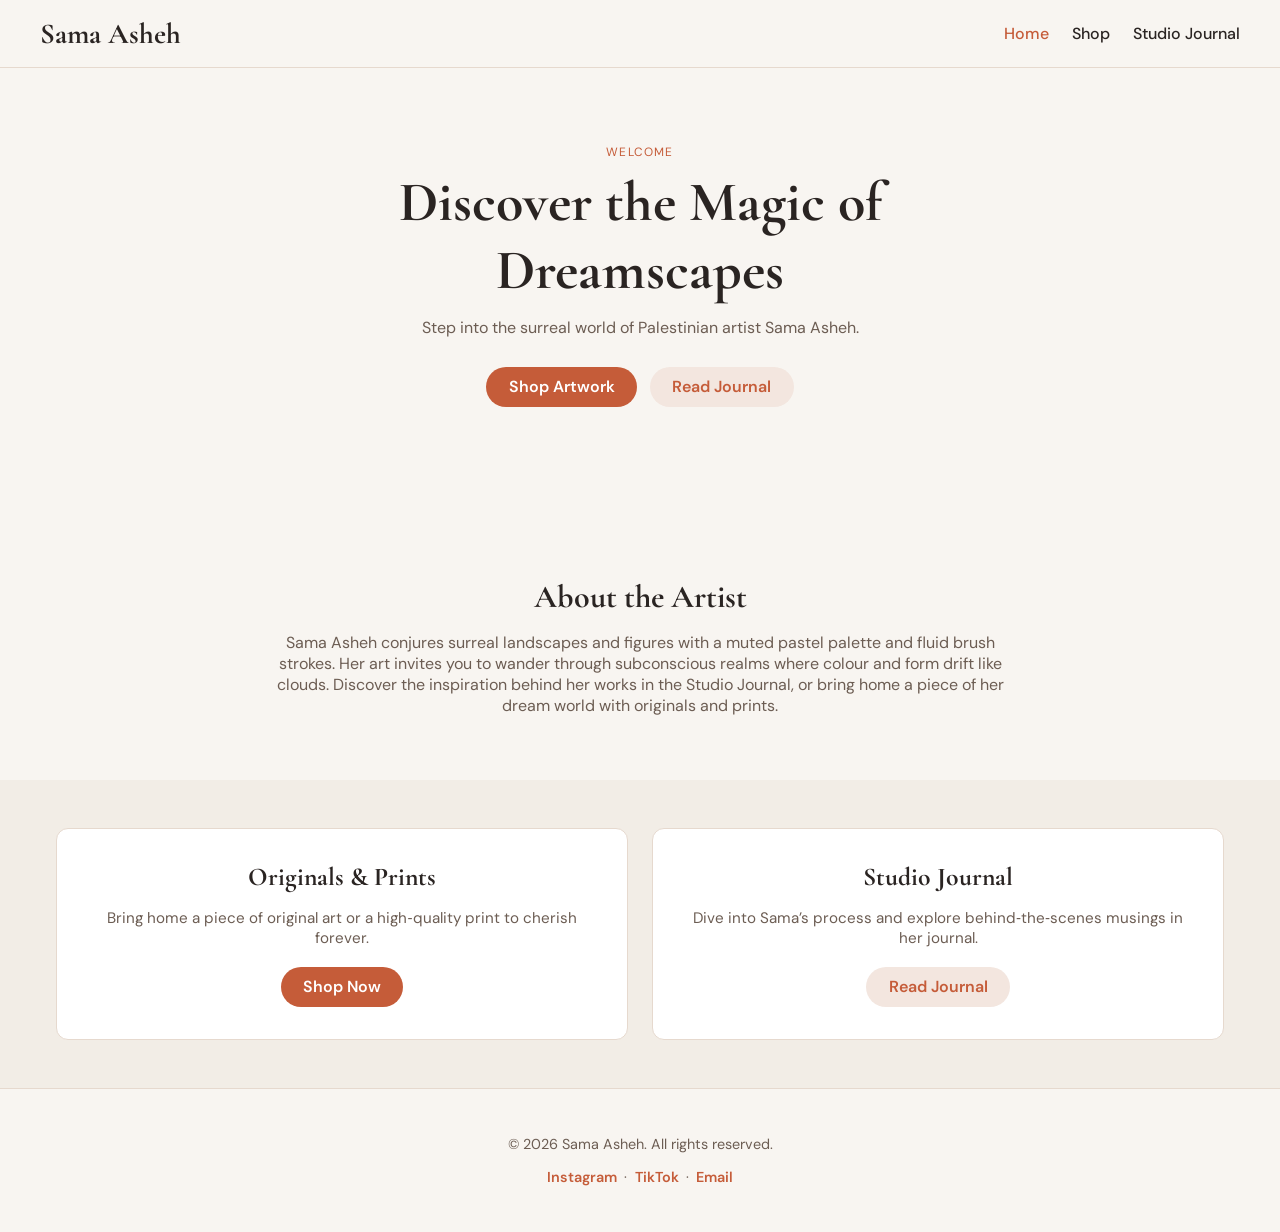
==== commit 2697239d: "Add chatbot; fix analytics placement; remove duplicate script" ====
--- a/index.html
+++ b/index.html
@@ -8,7 +8,8 @@
   <link rel="stylesheet" href="styles.css">
   <link rel="preconnect" href="https://fonts.googleapis.com">
   <link rel="preconnect" href="https://fonts.gstatic.com" crossorigin>
-  <link href="https://fonts.googleapis.com/css2?family=Playfair+Display:wght@500;700&family=Inter:wght@300;400;600&display=swap" rel="stylesheet">
+  <!-- Updated fonts to Cormorant Garamond for headings and DM Sans for body copy -->
+  <link href="https://fonts.googleapis.com/css2?family=Cormorant+Garamond:ital,wght@0,300;0,400;0,500;0,600;0,700;1,400;1,500&family=DM+Sans:ital,wght@0,300;0,400;0,500;0,600;0,700;1,400&display=swap" rel="stylesheet">
 </head>
 <body>
   <!-- Site header with navigation -->
--- a/styles.css
+++ b/styles.css
@@ -1,20 +1,20 @@
 /*
  * Global stylesheet for Sama Asheh's storefront styled after the Lovable example.
  * The palette uses warm neutrals and terracotta accents to evoke a calming,
- * handcrafted feel. Typography pairs Playfair Display for headings with
- * Inter for body copy.
+ * handcrafted feel. Typography pairs Cormorant Garamond for headings with
+ * DM Sans for body copy.
  */
 
 :root {
-  /* Colour palette */
-  --background: #f7f4ef;
-  --background-alt: #f8f3ef;
+  /* Colour palette (updated to match Lovable site) */
+  --background: #f8f5f1;
+  --background-alt: #f2ede6;
   --surface: #ffffff;
-  --text-primary: #3a2b24;
-  --text-secondary: #706055;
-  --accent: #c4745a;
-  --accent-light: #eadfd8;
-  --border: #e9dfd6;
+  --text-primary: #2a2422;
+  --text-secondary: #6c5d53;
+  --accent: #c55c39;
+  --accent-light: #f3e6df;
+  --border: #e6d9ce;
 }
 
 /* Reset box sizing and base typography */
@@ -24,7 +24,7 @@
 html, body {
   margin: 0;
   padding: 0;
-  font-family: 'Inter', sans-serif;
+  font-family: 'DM Sans', sans-serif;
   background-color: var(--background);
   color: var(--text-primary);
 }
@@ -67,7 +67,7 @@
   padding: 1rem 0;
 }
 .site-logo {
-  font-family: 'Playfair Display', serif;
+  font-family: 'Cormorant Garamond', serif;
   font-size: 1.8rem;
   font-weight: 700;
   margin: 0;
@@ -101,7 +101,7 @@
   margin-bottom: 0.5rem;
 }
 .hero-title {
-  font-family: 'Playfair Display', serif;
+  font-family: 'Cormorant Garamond', serif;
   font-weight: 700;
   font-size: clamp(2rem, 5vw, 3.5rem);
   margin: 0.3rem 0 0.8rem;
@@ -134,7 +134,7 @@
   color: #ffffff;
 }
 .btn-accent:hover {
-  background-color: #b1644d;
+  background-color: #b64f33;
 }
 .btn-secondary {
   background-color: var(--accent-light);
@@ -151,7 +151,7 @@
   text-align: center;
 }
 .about-section h2 {
-  font-family: 'Playfair Display', serif;
+  font-family: 'Cormorant Garamond', serif;
   font-size: 2rem;
   margin-bottom: 0.8rem;
 }
@@ -180,7 +180,7 @@
   text-align: center;
 }
 .callout-card h3 {
-  font-family: 'Playfair Display', serif;
+  font-family: 'Cormorant Garamond', serif;
   font-size: 1.6rem;
   margin-top: 0;
   margin-bottom: 0.6rem;
@@ -219,7 +219,7 @@
 }
 .social-links a:hover {
   text-decoration: underline;
-  color: #b1644d;
+  color: #b64f33;
 }
 
 /* Shop pages */
@@ -231,7 +231,7 @@
   border-bottom: 1px solid var(--border);
 }
 .section-title {
-  font-family: 'Playfair Display', serif;
+  font-family: 'Cormorant Garamond', serif;
   font-size: 2.5rem;
   margin: 0.2rem 0 0.6rem;
   color: var(--text-primary);
@@ -263,7 +263,7 @@
   color: #ffffff;
 }
 .shop-toggle .tab:hover:not(.active) {
-  background-color: #e0d6ce;
+  background-color: #e7dad2;
 }
 
 /* Back link on shop page */
@@ -281,6 +281,7 @@
   text-decoration: underline;
 }
 
+/* Shop grids */
 .shop-grid {
   display: none;
   padding: 3rem 0;
@@ -316,7 +317,7 @@
   flex-grow: 1;
 }
 .product-info h4 {
-  font-family: 'Playfair Display', serif;
+  font-family: 'Cormorant Garamond', serif;
   font-size: 1.3rem;
   margin: 0 0 0.5rem;
   color: var(--text-primary);
@@ -380,7 +381,7 @@
   flex-grow: 1;
 }
 .journal-title {
-  font-family: 'Playfair Display', serif;
+  font-family: 'Cormorant Garamond', serif;
   font-size: 1.3rem;
   margin: 0 0 0.4rem;
   color: var(--text-primary);
@@ -399,5 +400,5 @@
 }
 .journal-read-more:hover {
   text-decoration: underline;
-  color: #b1644d;
+  color: #b64f33;
 }
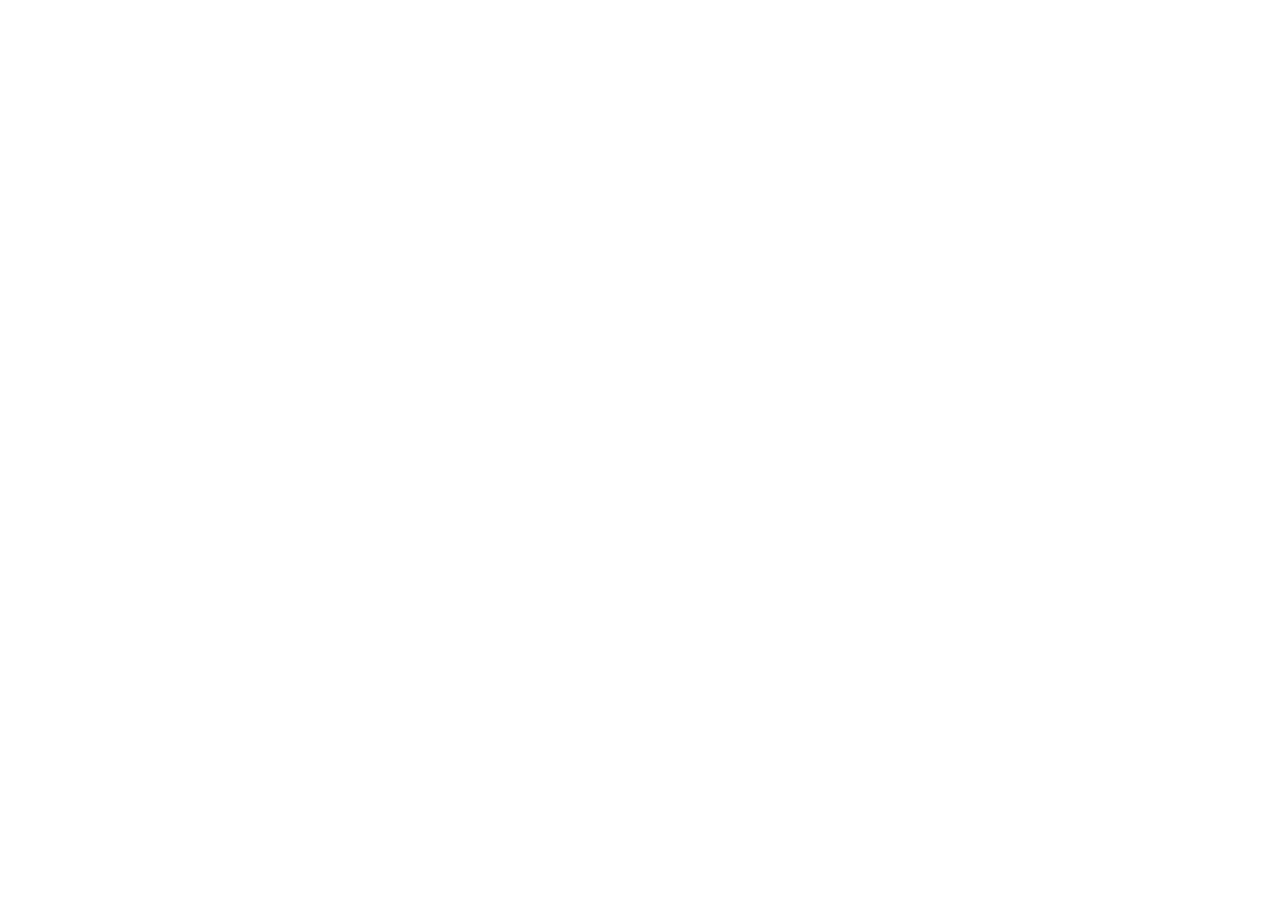
==== commit 1b494acf: "Add chatbot; fix analytics placement; remove duplicate script" ====
--- a/index.html
+++ b/index.html
@@ -1,76 +1,28 @@
 <!DOCTYPE html>
 <html lang="en">
-<head>
-  <meta charset="utf-8">
-  <title>Sama Asheh – Dreamweaver</title>
-  <meta name="viewport" content="width=device-width, initial-scale=1.0">
-  <!-- Load our custom stylesheet and fonts -->
-  <link rel="stylesheet" href="styles.css">
-  <link rel="preconnect" href="https://fonts.googleapis.com">
-  <link rel="preconnect" href="https://fonts.gstatic.com" crossorigin>
-  <!-- Updated fonts to Cormorant Garamond for headings and DM Sans for body copy -->
-  <link href="https://fonts.googleapis.com/css2?family=Cormorant+Garamond:ital,wght@0,300;0,400;0,500;0,600;0,700;1,400;1,500&family=DM+Sans:ital,wght@0,300;0,400;0,500;0,600;0,700;1,400&display=swap" rel="stylesheet">
-</head>
-<body>
-  <!-- Site header with navigation -->
-  <header class="main-header">
-    <div class="container nav-bar">
-      <h1 class="site-logo"><a href="index.html">Sama&nbsp;Asheh</a></h1>
-      <nav class="nav-menu">
-        <a href="index.html" class="active">Home</a>
-        <a href="shop.html">Shop</a>
-        <a href="journal.html">Studio Journal</a>
-      </nav>
-    </div>
-  </header>
-
-  <!-- Hero section introduces the artist and invites visitors to explore -->
-  <section class="hero">
-    <div class="container hero-content">
-      <p class="tagline">Welcome</p>
-      <h2 class="hero-title">Discover the Magic of Dreamscapes</h2>
-      <p class="hero-subtitle">Step into the surreal world of Palestinian artist Sama&nbsp;Asheh.</p>
-      <div class="hero-buttons">
-        <a href="shop.html" class="btn btn-accent">Shop Artwork</a>
-        <a href="journal.html" class="btn btn-secondary">Read Journal</a>
-      </div>
-    </div>
-  </section>
-
-  <!-- About section provides a short artist bio -->
-  <section class="about-section">
-    <div class="container narrow">
-      <h2>About the Artist</h2>
-      <p>Sama&nbsp;Asheh conjures surreal landscapes and figures with a muted pastel palette and fluid brush strokes. Her art invites you to wander through subconscious realms where colour and form drift like clouds. Discover the inspiration behind her works in the Studio Journal, or bring home a piece of her dream world with originals and prints.</p>
-    </div>
-  </section>
-
-  <!-- Call‑to‑action cards encourage visitors to explore the shop or journal -->
-  <section class="callout-section">
-    <div class="container callout-grid">
-      <div class="callout-card">
-        <h3>Originals &amp; Prints</h3>
-        <p>Bring home a piece of original art or a high‑quality print to cherish forever.</p>
-        <a href="shop.html" class="btn btn-accent">Shop Now</a>
-      </div>
-      <div class="callout-card">
-        <h3>Studio Journal</h3>
-        <p>Dive into Sama’s process and explore behind‑the‑scenes musings in her journal.</p>
-        <a href="journal.html" class="btn btn-secondary">Read Journal</a>
-      </div>
-    </div>
-  </section>
-
-  <!-- Footer with copyright and social links -->
-  <footer class="site-footer">
-    <div class="container footer-content">
-      <p>&copy; 2026 Sama&nbsp;Asheh. All rights reserved.</p>
-      <p class="social-links">
-        <a href="https://www.instagram.com" target="_blank" rel="noopener">Instagram</a> &middot; 
-        <a href="https://www.tiktok.com" target="_blank" rel="noopener">TikTok</a> &middot; 
-        <a href="mailto:sama.asheh2@gmail.com">Email</a>
-      </p>
-    </div>
-  </footer>
-</body>
-</html>+  <head>
+    <meta charset="UTF-8" />
+    <meta name="viewport" content="width=device-width, initial-scale=1.0" />
+    <title>Sama Asheh | Palestinian Visual Artist & Dreamweaver</title>
+    <meta name="description" content="Sama Asheh is a Palestinian visual artist based in Atlanta, creating portraits, murals, and custom artwork that captures human stories through pencil and kindness." />
+    <meta name="keywords" content="Sama Asheh, Palestinian artist, portrait artist, Atlanta artist, custom artwork, murals, visual artist" />
+    
+    <!-- Open Graph -->
+    <meta property="og:title" content="Sama Asheh | Palestinian Visual Artist" />
+    <meta property="og:description" content="Art as a bridge—capturing people's stories through portraits, murals, and custom artwork." />
+    <meta property="og:type" content="website" />
+    <meta property="og:url" content="https://samasheh.com" />
+    
+    <!-- Twitter Card -->
+    <meta name="twitter:card" content="summary_large_image" />
+    <meta name="twitter:title" content="Sama Asheh | Palestinian Visual Artist" />
+    <meta name="twitter:description" content="Art as a bridge—capturing people's stories through portraits, murals, and custom artwork." />
+    
+    <link rel="canonical" href="https://samasheh.com" />
+    <link rel="icon" type="image/x-icon" href="/favicon.ico" />
+  </head>
+  <body>
+    <div id="root"></div>
+    <script type="module" src="/src/main.tsx"></script>
+  </body>
+</html>
